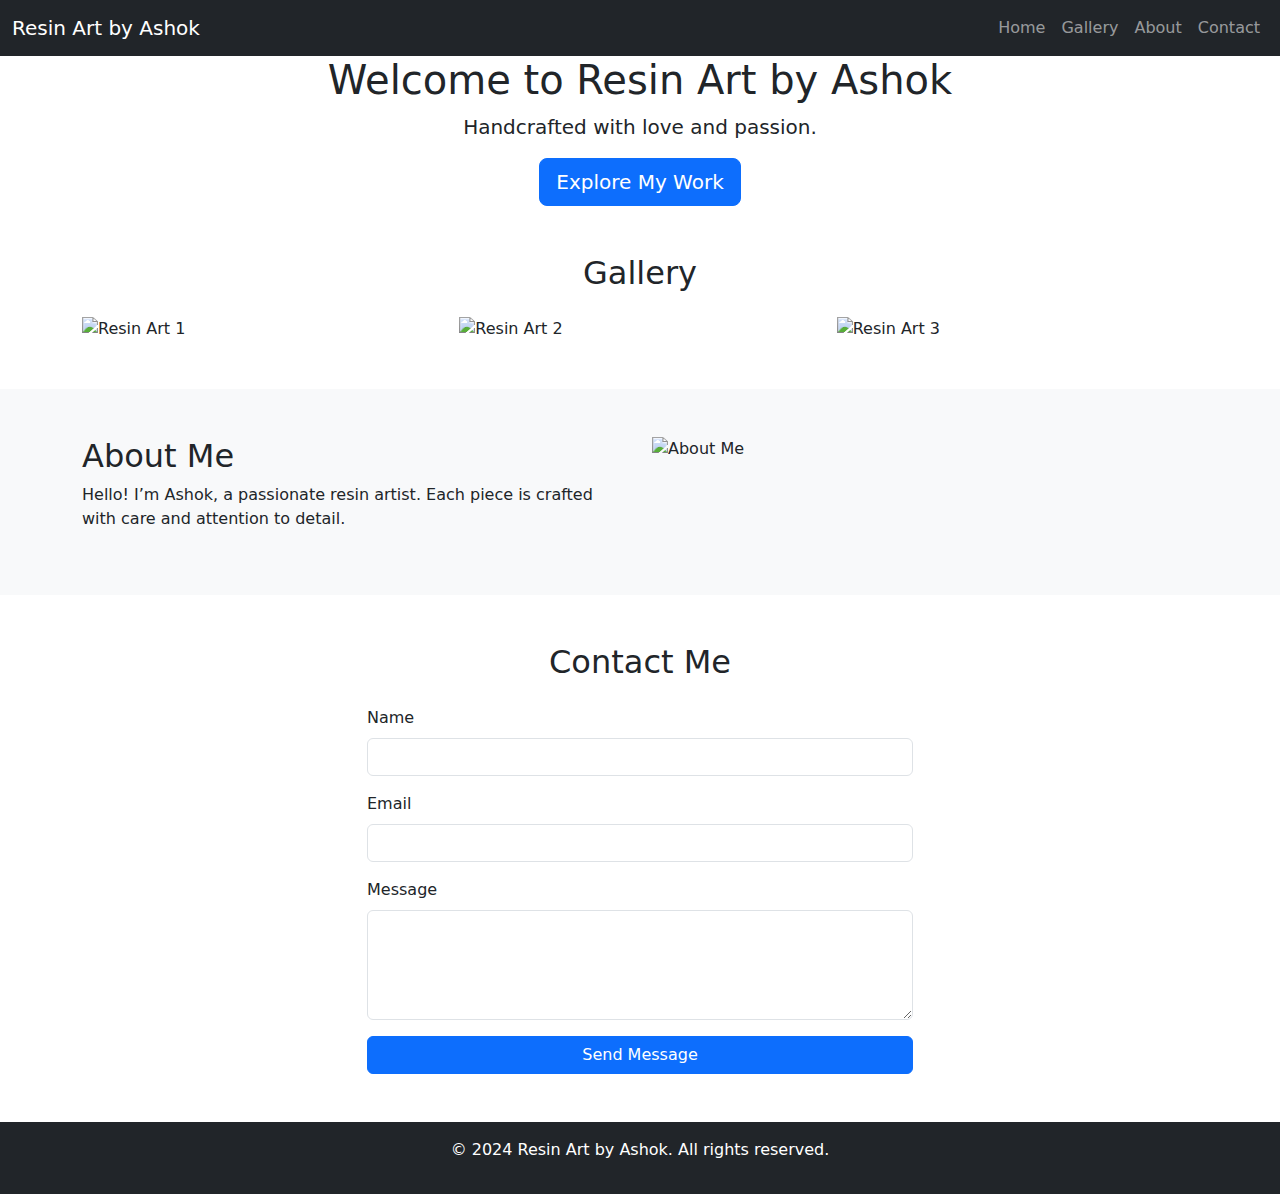
==== index.html @ 6257130f "first commit" ====
<!DOCTYPE html>
<html lang="en">
<head>
    <meta charset="UTF-8">
    <meta name="viewport" content="width=device-width, initial-scale=1.0">
    <title>Resin Art by Ashok</title>
    <link href="https://cdn.jsdelivr.net/npm/bootstrap@5.3.0-alpha1/dist/css/bootstrap.min.css" rel="stylesheet">
    <link rel="stylesheet" href="styles.css">
</head>
<body>
    <!-- Navbar -->
    <nav class="navbar navbar-expand-lg navbar-dark bg-dark">
        <div class="container-fluid">
            <a class="navbar-brand" href="#">Resin Art by Ashok</a>
            <button class="navbar-toggler" type="button" data-bs-toggle="collapse" data-bs-target="#navbarNav" aria-controls="navbarNav" aria-expanded="false" aria-label="Toggle navigation">
                <span class="navbar-toggler-icon"></span>
            </button>
            <div class="collapse navbar-collapse" id="navbarNav">
                <ul class="navbar-nav ms-auto">
                    <li class="nav-item">
                        <a class="nav-link" href="#home">Home</a>
                    </li>
                    <li class="nav-item">
                        <a class="nav-link" href="#gallery">Gallery</a>
                    </li>
                    <li class="nav-item">
                        <a class="nav-link" href="#about">About</a>
                    </li>
                    <li class="nav-item">
                        <a class="nav-link" href="#contact">Contact</a>
                    </li>
                </ul>
            </div>
        </div>
    </nav>

    <!-- Hero Section -->
    <section id="home" class="hero d-flex align-items-center justify-content-center text-center">
        <div class="container">
            <h1>Welcome to Resin Art by Ashok</h1>
            <p class="lead">Handcrafted with love and passion.</p>
            <a href="#gallery" class="btn btn-primary btn-lg">Explore My Work</a>
        </div>
    </section>

    <!-- Gallery Section -->
    <section id="gallery" class="py-5">
        <div class="container">
            <h2 class="text-center mb-4">Gallery</h2>
            <div class="row g-3">
                <div class="col-md-4">
                    <img src="resin1.jpg" class="img-fluid" alt="Resin Art 1">
                </div>
                <div class="col-md-4">
                    <img src="resin2.jpg" class="img-fluid" alt="Resin Art 2">
                </div>
                <div class="col-md-4">
                    <img src="resin3.jpg" class="img-fluid" alt="Resin Art 3">
                </div>
            </div>
        </div>
    </section>

    <!-- About Section -->
    <section id="about" class="py-5 bg-light">
        <div class="container">
            <div class="row">
                <div class="col-lg-6">
                    <h2>About Me</h2>
                    <p>Hello! I’m Ashok, a passionate resin artist. Each piece is crafted with care and attention to detail.</p>
                </div>
                <div class="col-lg-6">
                    <img src="about.jpg" class="img-fluid" alt="About Me">
                </div>
            </div>
        </div>
    </section>

    <!-- Contact Section -->
    <section id="contact" class="py-5">
        <div class="container">
            <h2 class="text-center mb-4">Contact Me</h2>
            <div class="row justify-content-center">
                <div class="col-lg-6">
                    <form>
                        <div class="mb-3">
                            <label for="name" class="form-label">Name</label>
                            <input type="text" class="form-control" id="name" name="name" required>
                        </div>
                        <div class="mb-3">
                            <label for="email" class="form-label">Email</label>
                            <input type="email" class="form-control" id="email" name="email" required>
                        </div>
                        <div class="mb-3">
                            <label for="message" class="form-label">Message</label>
                            <textarea class="form-control" id="message" name="message" rows="4" required></textarea>
                        </div>
                        <button type="submit" class="btn btn-primary w-100">Send Message</button>
                    </form>
                </div>
            </div>
        </div>
    </section>

    <!-- Footer -->
    <footer class="bg-dark text-white text-center py-3">
        <p>&copy; 2024 Resin Art by Ashok. All rights reserved.</p>
    </footer>

    <!-- Bootstrap JS -->
    <script src="https://cdn.jsdelivr.net/npm/bootstrap@5.3.0-alpha1/dist/js/bootstrap.bundle.min.js"></script>
</body>
</html>
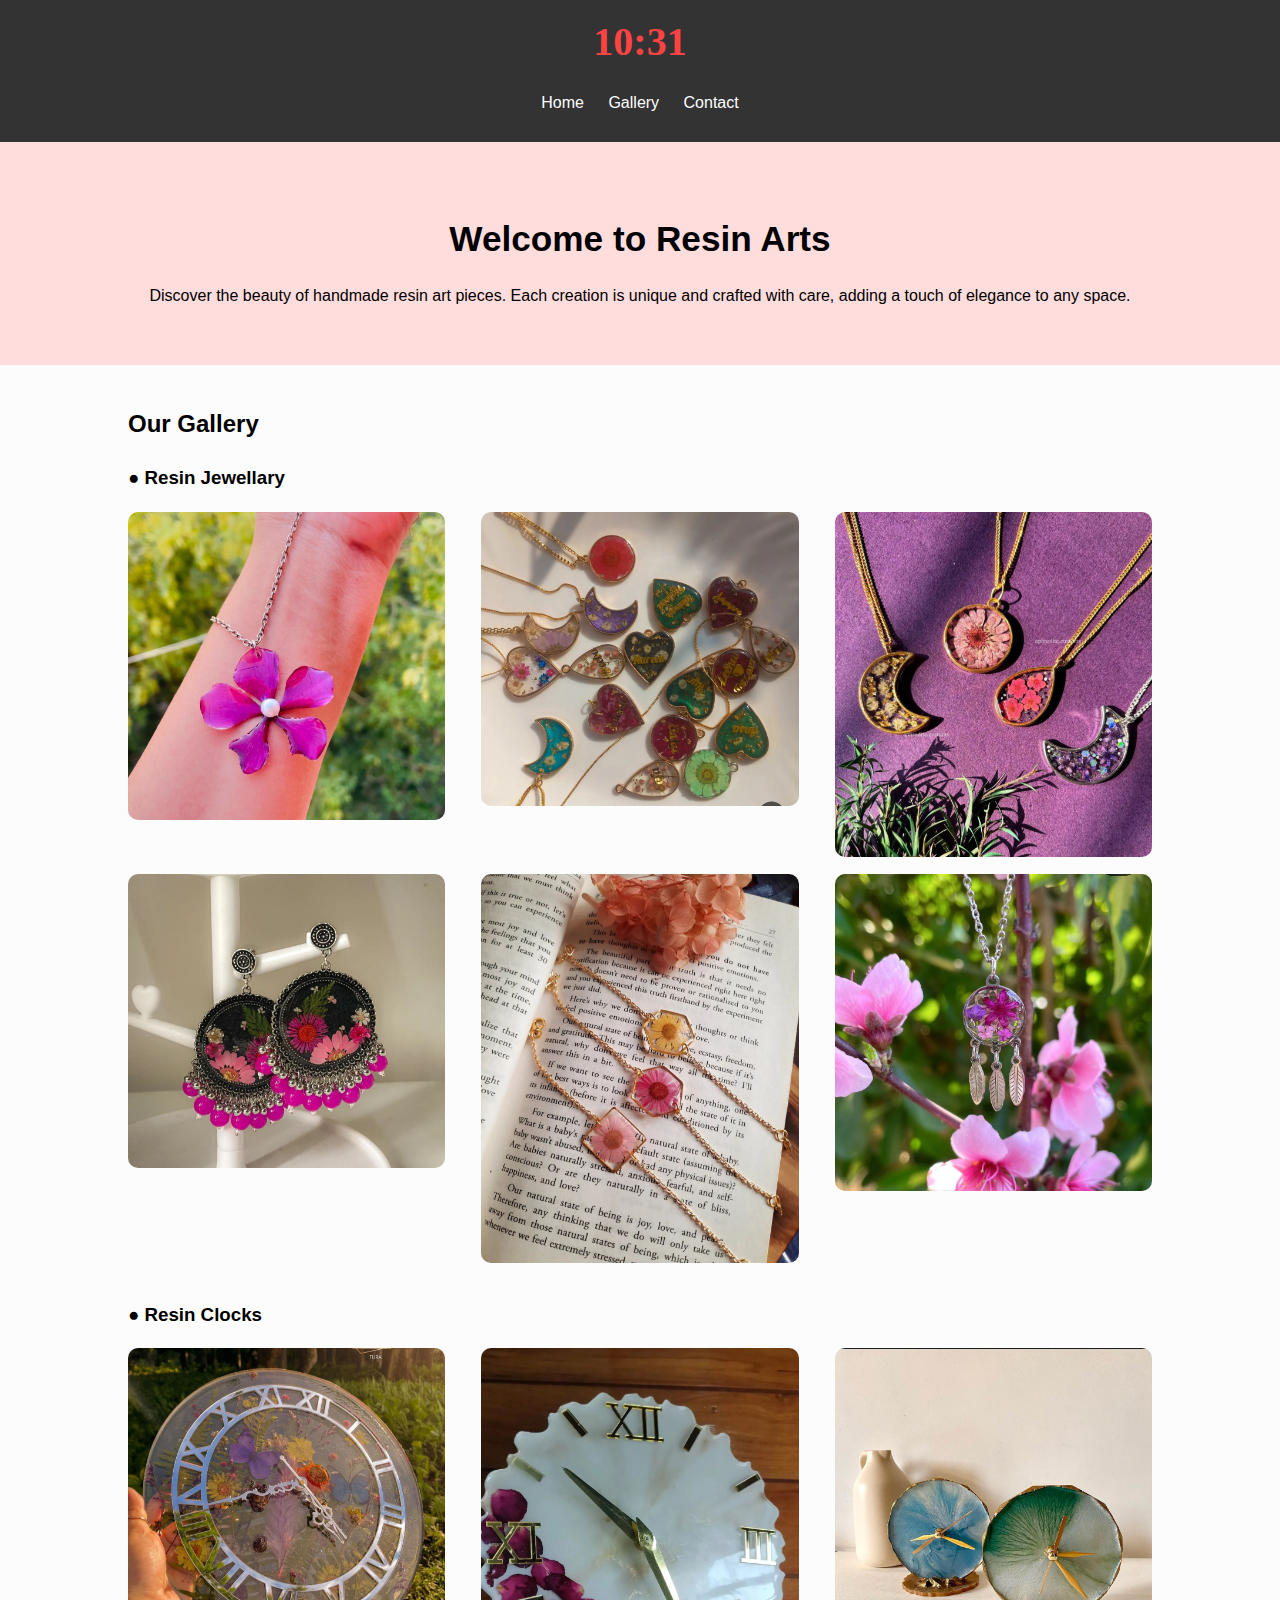
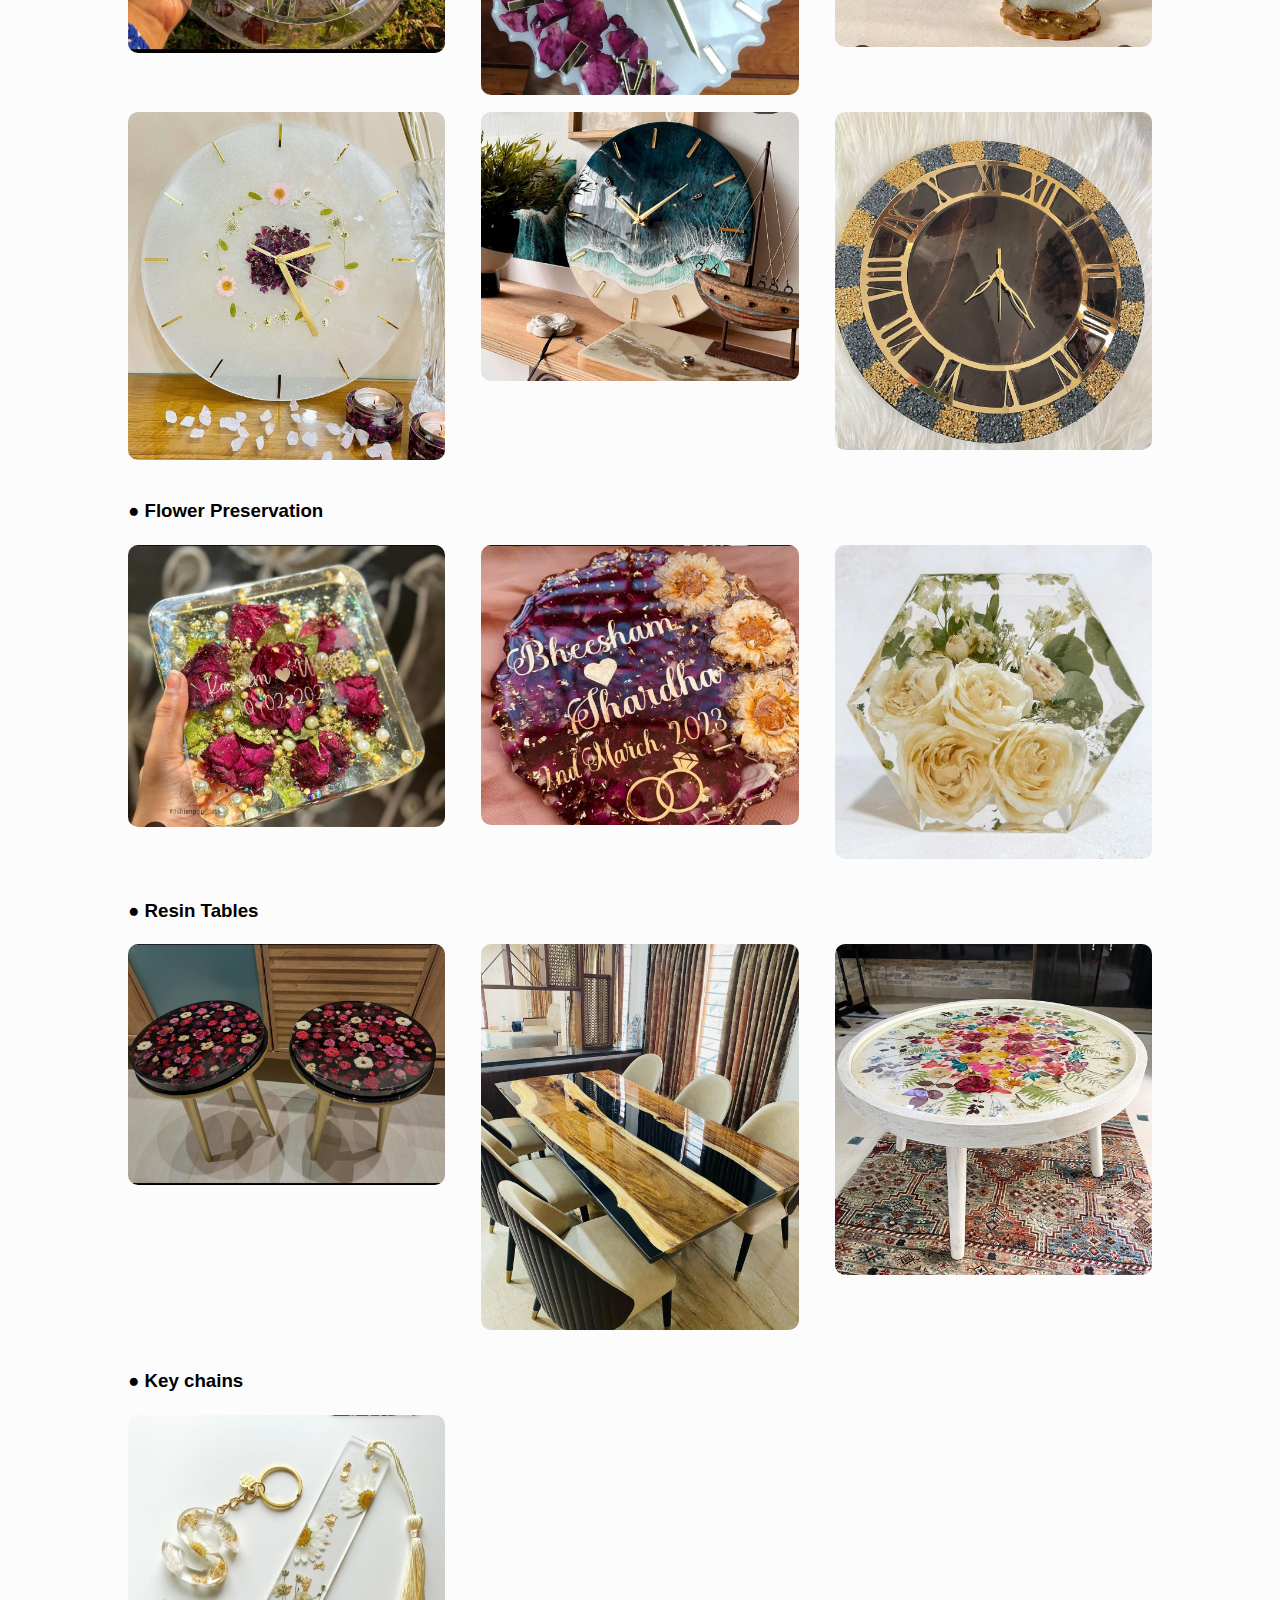
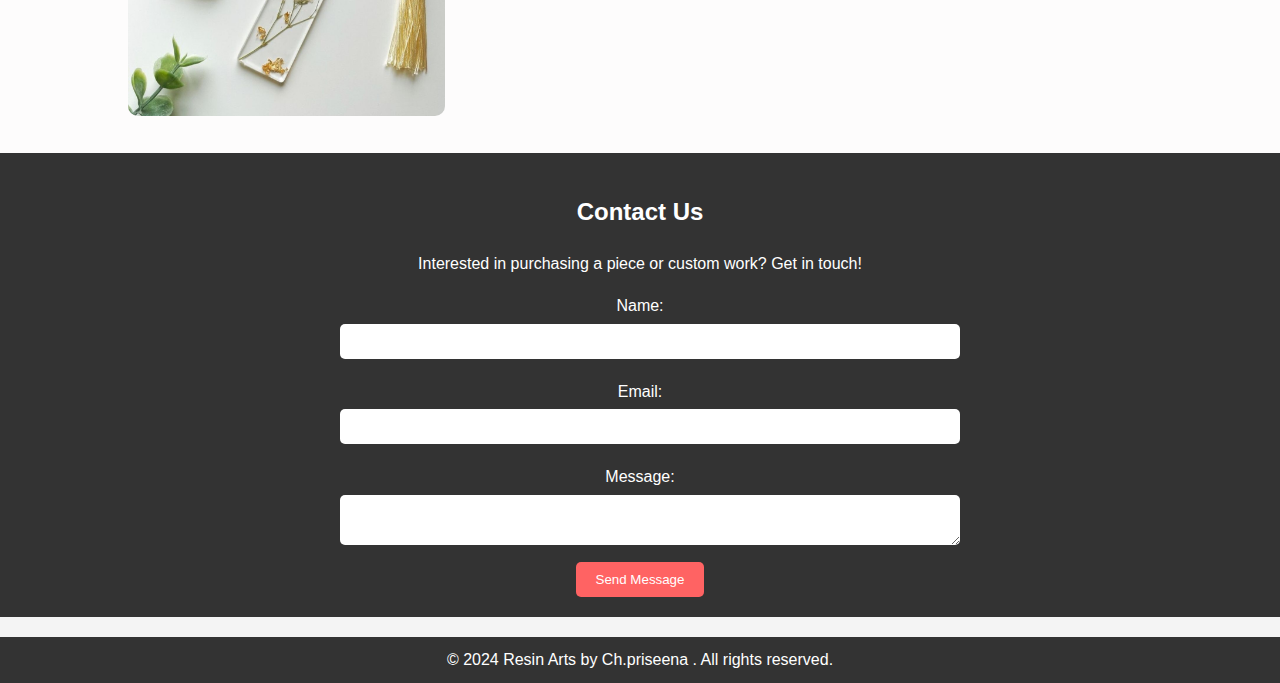
==== commit f415bcc3: "Rename resin.html to index.html" ====
--- a/index.html
+++ b/index.html
@@ -3,111 +3,148 @@
 <head>
     <meta charset="UTF-8">
     <meta name="viewport" content="width=device-width, initial-scale=1.0">
-    <title>Resin Art by Ashok</title>
-    <link href="https://cdn.jsdelivr.net/npm/bootstrap@5.3.0-alpha1/dist/css/bootstrap.min.css" rel="stylesheet">
-    <link rel="stylesheet" href="styles.css">
+    <title>Resin</title>
+    <link rel="stylesheet" href="resin.css">
+  
 </head>
 <body>
-    <!-- Navbar -->
-    <nav class="navbar navbar-expand-lg navbar-dark bg-dark">
-        <div class="container-fluid">
-            <a class="navbar-brand" href="#">Resin Art by Ashok</a>
-            <button class="navbar-toggler" type="button" data-bs-toggle="collapse" data-bs-target="#navbarNav" aria-controls="navbarNav" aria-expanded="false" aria-label="Toggle navigation">
-                <span class="navbar-toggler-icon"></span>
-            </button>
-            <div class="collapse navbar-collapse" id="navbarNav">
-                <ul class="navbar-nav ms-auto">
-                    <li class="nav-item">
-                        <a class="nav-link" href="#home">Home</a>
-                    </li>
-                    <li class="nav-item">
-                        <a class="nav-link" href="#gallery">Gallery</a>
-                    </li>
-                    <li class="nav-item">
-                        <a class="nav-link" href="#about">About</a>
-                    </li>
-                    <li class="nav-item">
-                        <a class="nav-link" href="#contact">Contact</a>
-                    </li>
+    <!-- Header Section -->
+    <header>
+        <div class="container">
+            <h1>10:31</h1>
+            <nav>
+                <ul>
+                    <li><a href="#home">Home</a></li>
+                    <li><a href="#gallery">Gallery</a></li>
+                    <li><a href="#contact">Contact</a></li>
                 </ul>
-            </div>
+            </nav>
         </div>
-    </nav>
+    </header>
 
-    <!-- Hero Section -->
-    <section id="home" class="hero d-flex align-items-center justify-content-center text-center">
+    <!-- Introduction Section -->
+    <section id="home">
         <div class="container">
-            <h1>Welcome to Resin Art by Ashok</h1>
-            <p class="lead">Handcrafted with love and passion.</p>
-            <a href="#gallery" class="btn btn-primary btn-lg">Explore My Work</a>
+            <h2>Welcome to Resin Arts</h2>
+            <p>Discover the beauty of handmade resin art pieces. Each creation is unique and crafted with care, adding a touch of elegance to any space.</p>
         </div>
     </section>
 
     <!-- Gallery Section -->
-    <section id="gallery" class="py-5">
+    <section id="gallery">
         <div class="container">
-            <h2 class="text-center mb-4">Gallery</h2>
-            <div class="row g-3">
-                <div class="col-md-4">
-                    <img src="resin1.jpg" class="img-fluid" alt="Resin Art 1">
+            <h2>Our Gallery</h2>
+            <h3> ● Resin Jewellary</h3>
+            <div class="gallery-grid">
+                <div class="gallery-item">
+                    <img src="images/1r.jpeg" alt="Resin Art 1"> 
                 </div>
-                <div class="col-md-4">
-                    <img src="resin2.jpg" class="img-fluid" alt="Resin Art 2">
+                <div class="gallery-item">
+                    <img src="images/3r.jpeg" alt="Resin Art 2">    
                 </div>
-                <div class="col-md-4">
-                    <img src="resin3.jpg" class="img-fluid" alt="Resin Art 3">
+                <div class="gallery-item">
+                    <img src="images/5r.jpeg" alt="Resin Art 3">   
                 </div>
-            </div>
-        </div>
-    </section>
+                <div class="gallery-item">
+                    <img src="images/6r.jpeg" alt="Resin Art 2">   
+                </div>
+                <div class="gallery-item">
+                    <img src="images/4r.jpeg" alt="Resin Art 2">    
+                </div>
+                <div class="gallery-item">
+                    <img src="images/2r.jpeg" alt="Resin Art 2">    
+                </div>
+                
+                
+                <!-- Add more gallery items as needed -->
+                <h3> ● Resin Clocks</h3>
+                <div class="gallery-grid">
+                    <div class="gallery-item">
+                        <img src="images/10c.jpeg" alt="Resin Art 1"> 
+                    </div>
+                    <div class="gallery-item">
+                        <img src="images/2c.jpeg" alt="Resin Art 2">    
+                    </div>
+                    <div class="gallery-item">
+                        <img src="images/3c.jpeg" alt="Resin Art 3">   
+                    </div>
+                    <div class="gallery-item">
+                        <img src="images/4c.jpeg" alt="Resin Art 2">   
+                    </div>
+                    <div class="gallery-item">
+                        <img src="images/5c.jpeg" alt="Resin Art 2">    
+                    </div>
+                    <div class="gallery-item">
+                        <img src="images/7c.jpeg" alt="Resin Art 2">    
+                    </div>
 
-    <!-- About Section -->
-    <section id="about" class="py-5 bg-light">
-        <div class="container">
-            <div class="row">
-                <div class="col-lg-6">
-                    <h2>About Me</h2>
-                    <p>Hello! I’m Ashok, a passionate resin artist. Each piece is crafted with care and attention to detail.</p>
-                </div>
-                <div class="col-lg-6">
-                    <img src="about.jpg" class="img-fluid" alt="About Me">
-                </div>
+                    <!-- flower preservation -->
+                    <h3> ● Flower Preservation</h3>
+                    
+                    <div class="gallery-grid">
+                        <div class="gallery-item">
+                            <img src="images/1f.jpeg" alt="Resin Art 1"> 
+                        </div>
+                        <div class="gallery-item">
+                            <img src="images/2f.jpeg" alt="Resin Art 1"> 
+                        </div>
+                        <div class="gallery-item">
+                            <img src="images/3f.jpeg" alt="Resin Art 1"> 
+                        </div>
+
+
+                        <!-- tables -->
+                        <h3> ● Resin Tables</h3>
+                    
+                        <div class="gallery-grid">
+                            <div class="gallery-item">
+                                <img src="images/1t.jpeg" alt="Resin Art 1"> 
+                            </div>
+                            <div class="gallery-item">
+                                <img src="images/2t.jpeg" alt="Resin Art 1"> 
+                            </div>
+                            <div class="gallery-item">
+                                <img src="images/3t.jpeg" alt="Resin Art 1"> 
+                            </div>
+                            
+                            <!-- key chains -->
+                            <h3> ● Key chains</h3>
+                    
+                            <div class="gallery-grid">
+                                <div class="gallery-item">
+                                    <img src="images/1k.jpeg" alt="Resin Art 1"> 
+                                </div>
+
+                
             </div>
         </div>
     </section>
 
     <!-- Contact Section -->
-    <section id="contact" class="py-5">
+    <section id="contact">
         <div class="container">
-            <h2 class="text-center mb-4">Contact Me</h2>
-            <div class="row justify-content-center">
-                <div class="col-lg-6">
-                    <form>
-                        <div class="mb-3">
-                            <label for="name" class="form-label">Name</label>
-                            <input type="text" class="form-control" id="name" name="name" required>
-                        </div>
-                        <div class="mb-3">
-                            <label for="email" class="form-label">Email</label>
-                            <input type="email" class="form-control" id="email" name="email" required>
-                        </div>
-                        <div class="mb-3">
-                            <label for="message" class="form-label">Message</label>
-                            <textarea class="form-control" id="message" name="message" rows="4" required></textarea>
-                        </div>
-                        <button type="submit" class="btn btn-primary w-100">Send Message</button>
-                    </form>
-                </div>
-            </div>
+            <h2>Contact Us</h2>
+            <p>Interested in purchasing a piece or custom work? Get in touch!</p>
+            <form>
+                <label for="name">Name:</label>
+                <input type="text" id="name" name="name" required>
+
+                <label for="email">Email:</label>
+                <input type="email" id="email" name="email" required>
+
+                <label for="message">Message:</label>
+                <textarea id="message" name="message" required></textarea>
+
+                <button type="submit">Send Message</button>
+            </form>
         </div>
     </section>
 
-    <!-- Footer -->
-    <footer class="bg-dark text-white text-center py-3">
-        <p>&copy; 2024 Resin Art by Ashok. All rights reserved.</p>
+    <!-- Footer Section -->
+    <footer>
+        <div class="container">
+            <p>&copy; 2024 Resin Arts by Ch.priseena . All rights reserved.</p>
+        </div>
     </footer>
-
-    <!-- Bootstrap JS -->
-    <script src="https://cdn.jsdelivr.net/npm/bootstrap@5.3.0-alpha1/dist/js/bootstrap.bundle.min.js"></script>
 </body>
-</html>+</html>
--- a/resin.css
+++ b/resin.css
@@ -0,0 +1,138 @@
+/* General Styles */
+h1{
+    color:#ff4343;
+    font-family:Cambria, Cochin, Georgia, Times, 'Times New Roman', serif
+}
+body {
+    font-family: Arial, sans-serif;
+    margin: 0;
+    padding: 0;
+    line-height: 1.6;
+    background-color: #f4f4f4;
+}
+
+.container {
+    width: 80%;
+    margin: auto;
+    overflow: hidden;
+}
+
+/* Header Styles */
+header {
+    background: #333;
+    color: #fff;
+    padding: 10px 0;
+    text-align: center;
+}
+
+header h1 {
+    margin: 0;
+    font-size: 2.5em;
+}
+
+nav ul {
+    padding: 0;
+    list-style: none;
+}
+
+nav ul li {
+    display: inline;
+    margin: 0 10px;
+}
+
+nav ul li a {
+    color: #fff;
+    text-decoration: none;
+}
+
+nav ul li a:hover {
+    text-decoration: underline;
+}
+
+/* Section Styles */
+section {
+    padding: 20px 0;
+}
+
+#home {
+    background: #ffdddd;
+    text-align: center;
+    padding: 40px 0;
+}
+
+#home h2 {
+    font-size: 2.2em;
+    margin-bottom: 10px;
+}
+
+#gallery {
+    background: #fdfcfc;
+}
+
+#gallery .gallery-grid {
+    display: flex;
+    justify-content: space-between;
+    flex-wrap: wrap;
+}
+
+#gallery .gallery-item {
+    flex-basis: 31%;
+    margin-bottom: 10px;
+    text-align: center;
+}
+
+#gallery .gallery-item img {
+    width: 100%;
+    height: auto;
+    border-radius: 10px;
+}
+
+#contact {
+    background: #333;
+    color: #fff;
+    text-align: center;
+}
+
+#contact form {
+    max-width: 600px;
+    margin: auto;
+}
+
+#contact label {
+    display: block;
+    margin: 10px 0 5px;
+}
+
+#contact input, #contact textarea {
+    width: 100%;
+    padding: 10px;
+    margin-bottom: 10px;
+    border-radius: 5px;
+    border: none;
+}
+
+#contact button {
+    padding: 10px 20px;
+    border: none;
+    background: #ff6363;
+    color: #fff;
+    cursor: pointer;
+    border-radius: 5px;
+}
+
+#contact button:hover {
+    background: #ff4343;
+}
+
+/* Footer Styles */
+footer {
+    background: #333;
+    color: #fff;
+    text-align: center;
+    padding: 10px 0;
+    margin-top: 20px;
+}
+
+footer p {
+    margin: 0;
+}